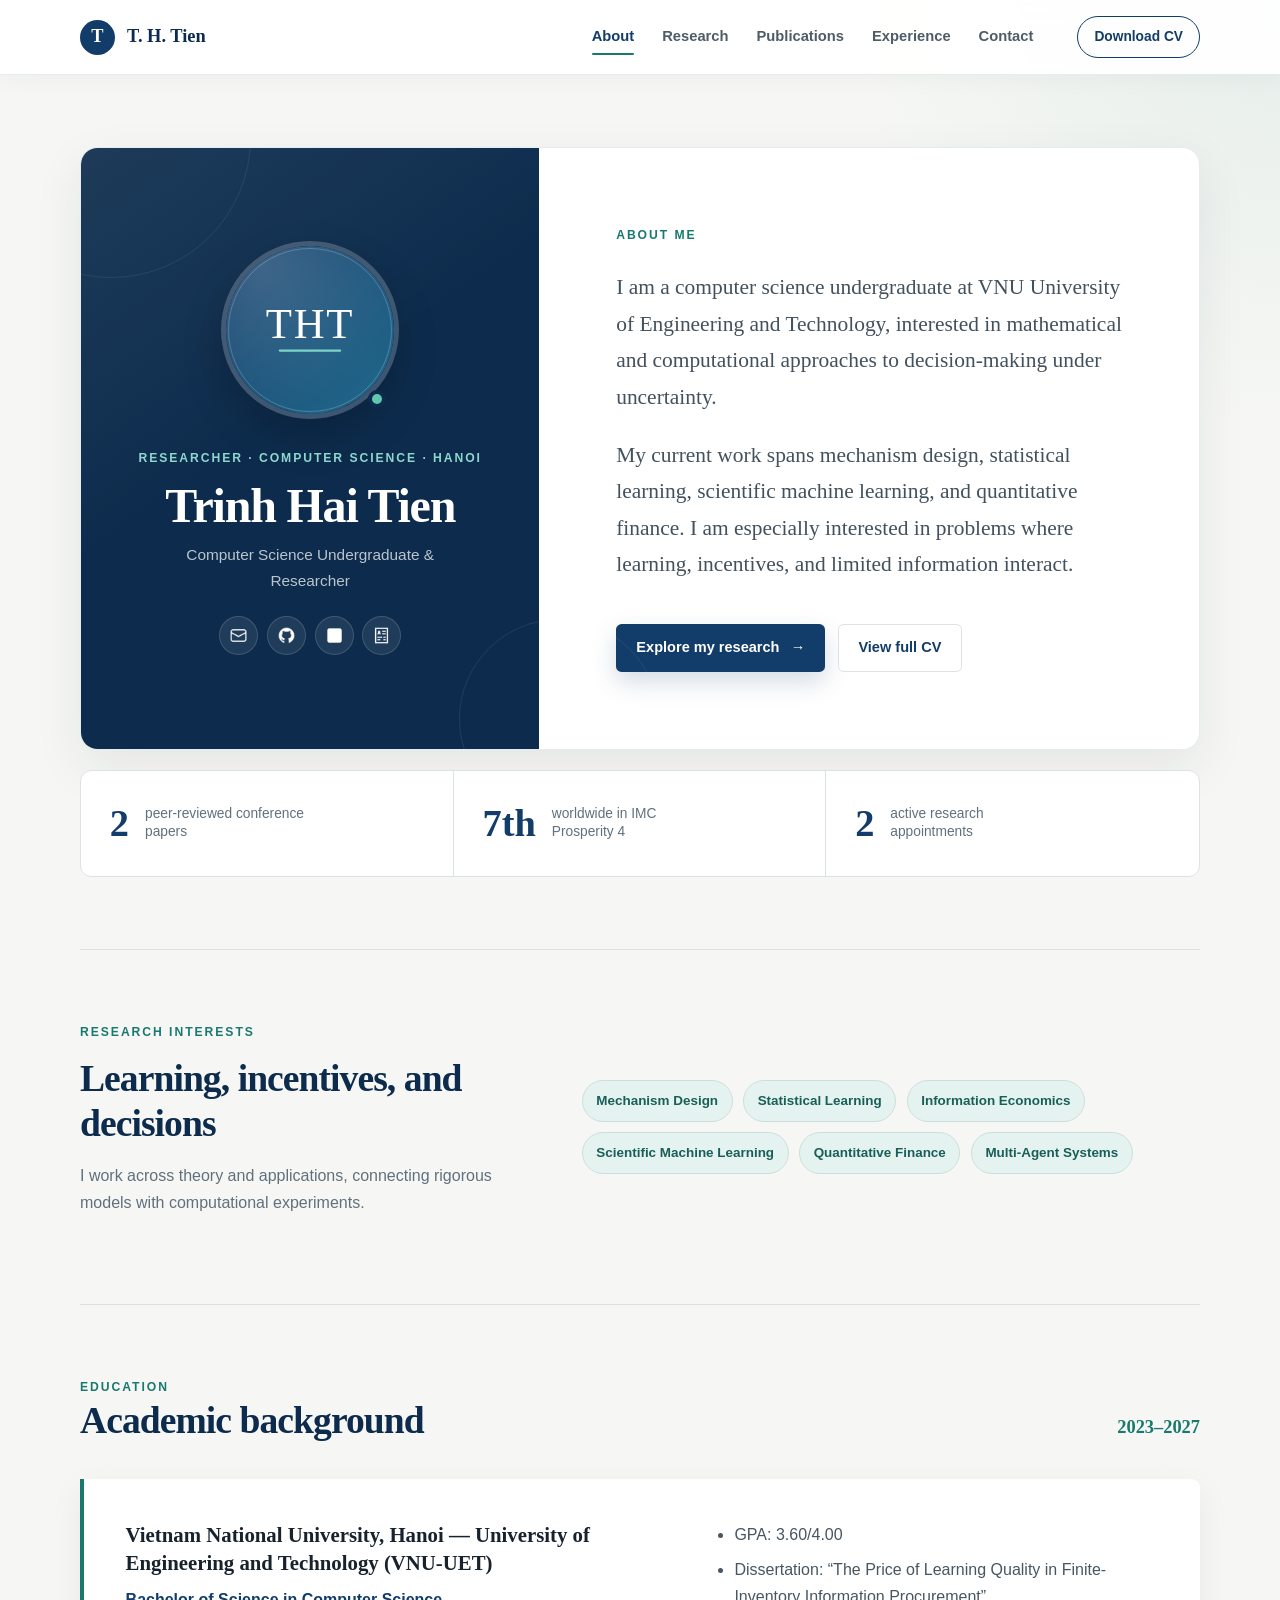
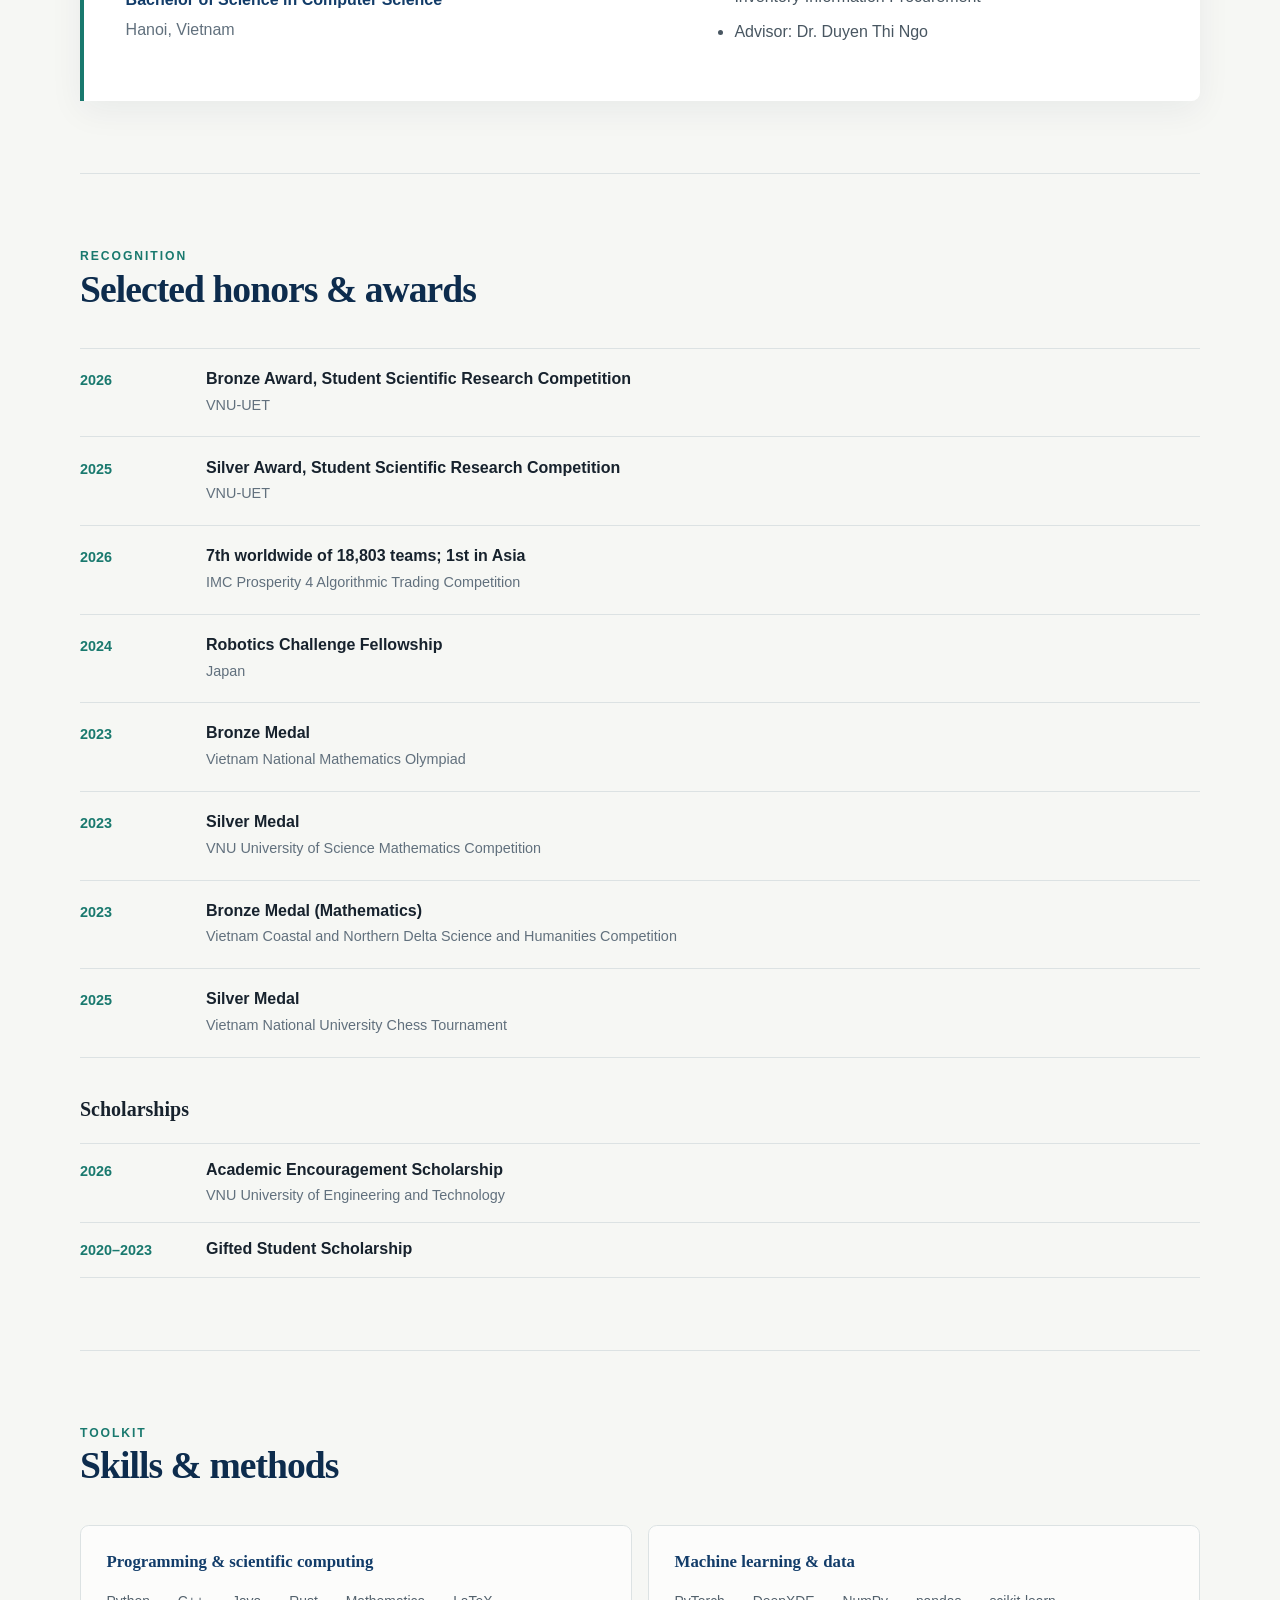
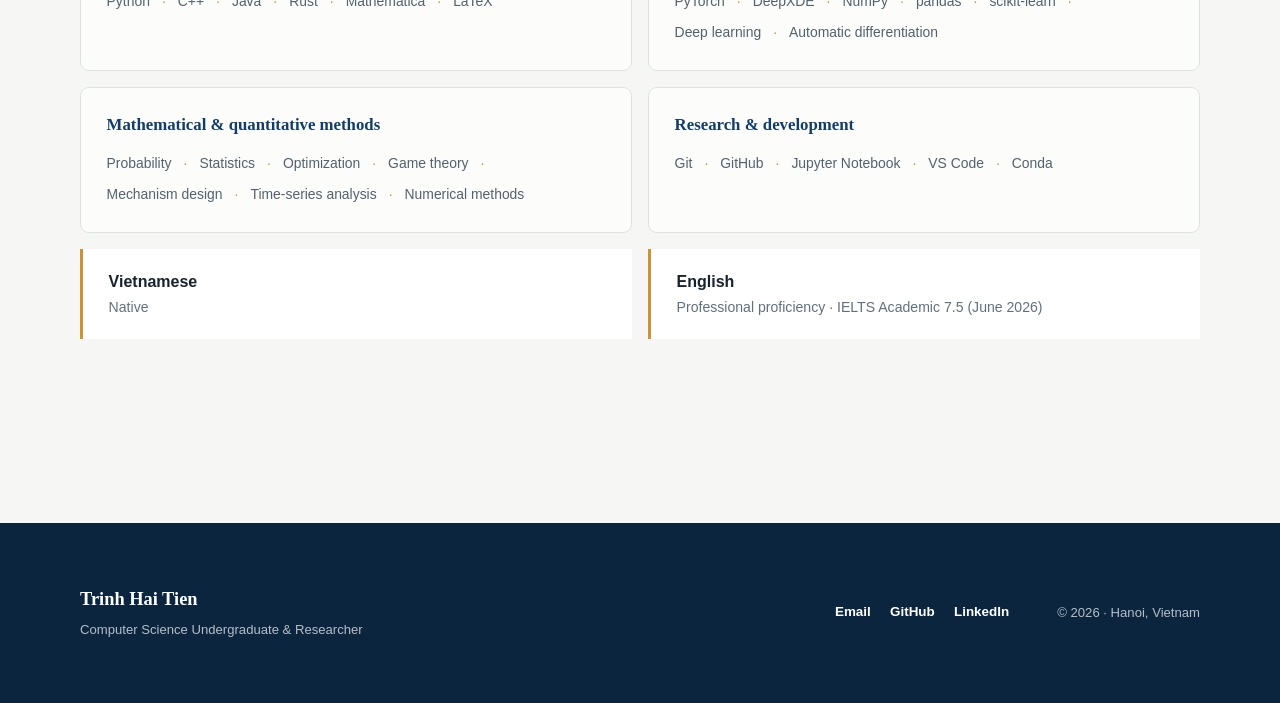
==== index.html @ 078706bc "Build academic CV website" ====
<!doctype html>
<html lang="en">
  <head>
    <meta charset="utf-8" />
    <meta name="viewport" content="width=device-width, initial-scale=1" />
    <meta name="theme-color" content="#123c69" />
    <meta
      name="description"
      content="Trinh Hai Tien is a computer science undergraduate and researcher working in mechanism design, statistical learning, scientific machine learning, and quantitative finance."
    />
    <meta property="og:title" content="Trinh Hai Tien · Academic CV" />
    <meta property="og:description" content="Research, publications, experience, and academic CV." />
    <meta property="og:type" content="website" />
    <meta property="og:url" content="https://sieuanhta.github.io/academic-cv/" />
    <link rel="canonical" href="https://sieuanhta.github.io/academic-cv/" />
    <link rel="icon" href="files/profile.svg" type="image/svg+xml" />
    <link rel="stylesheet" href="assets/css/style.css" />
    <title>Trinh Hai Tien · Academic CV</title>
  </head>
  <body data-page="home">
    <a class="skip-link" href="#page-content">Skip to content</a>
    <header class="site-header" id="site-header"></header>
    <main class="site-main site-container" id="page-content">
      <noscript>This website requires JavaScript to display the CV content.</noscript>
    </main>
    <footer class="site-footer" id="site-footer"></footer>
    <script src="data/global.js"></script>
    <script src="lang/en.js"></script>
    <script src="data/navbar.js"></script>
    <script src="assets/scripts/scripts.js"></script>
  </body>
</html>
---- assets/css/style.css ----
:root {
  --ink: #17222d;
  --muted: #61707d;
  --paper: #f6f7f4;
  --surface: #ffffff;
  --navy: #123c69;
  --navy-dark: #0d2c4d;
  --teal: #19796e;
  --teal-soft: #e5f3f0;
  --gold: #c9943e;
  --line: #dce2e3;
  --shadow: 0 18px 50px rgba(20, 42, 60, 0.08);
  --serif: Georgia, "Times New Roman", serif;
  --sans: Inter, ui-sans-serif, -apple-system, BlinkMacSystemFont, "Segoe UI",
    sans-serif;
}

*,
*::before,
*::after {
  box-sizing: border-box;
}

html {
  scroll-behavior: smooth;
}

body {
  margin: 0;
  color: var(--ink);
  background:
    radial-gradient(circle at 100% 0, rgba(25, 121, 110, 0.07), transparent 27rem),
    var(--paper);
  font-family: var(--sans);
  font-size: 16px;
  line-height: 1.7;
  -webkit-font-smoothing: antialiased;
}

img {
  display: block;
  max-width: 100%;
}

a {
  color: inherit;
}

button,
a {
  -webkit-tap-highlight-color: transparent;
}

:focus-visible {
  outline: 3px solid rgba(25, 121, 110, 0.35);
  outline-offset: 4px;
}

.sr-only {
  position: absolute;
  width: 1px;
  height: 1px;
  padding: 0;
  margin: -1px;
  overflow: hidden;
  clip: rect(0, 0, 0, 0);
  white-space: nowrap;
  border: 0;
}

.skip-link {
  position: fixed;
  top: 0.75rem;
  left: 0.75rem;
  z-index: 1000;
  padding: 0.7rem 1rem;
  border-radius: 0.35rem;
  color: #fff;
  background: var(--navy-dark);
  transform: translateY(-160%);
  transition: transform 160ms ease;
}

.skip-link:focus {
  transform: translateY(0);
}

.site-container {
  width: min(1120px, calc(100% - 3rem));
  margin-inline: auto;
}

.site-main {
  min-height: calc(100vh - 180px);
  padding-block: 4.5rem 7rem;
}

/* Navigation */

.site-header {
  position: sticky;
  top: 0;
  z-index: 100;
}

.site-nav {
  border-bottom: 1px solid rgba(18, 60, 105, 0.1);
  background: rgba(255, 255, 255, 0.92);
  box-shadow: 0 4px 22px rgba(20, 42, 60, 0.04);
  backdrop-filter: blur(14px);
}

.nav-inner {
  min-height: 74px;
  display: flex;
  align-items: center;
  justify-content: space-between;
  gap: 2rem;
}

.site-brand {
  display: inline-flex;
  align-items: center;
  gap: 0.75rem;
  color: var(--navy-dark);
  font-family: var(--serif);
  font-size: 1.15rem;
  font-weight: 700;
  text-decoration: none;
  white-space: nowrap;
}

.brand-mark {
  width: 35px;
  height: 35px;
  display: grid;
  place-items: center;
  border-radius: 50%;
  color: #fff;
  background: var(--navy);
  font-size: 1.15rem;
}

.nav-menu,
.nav-links {
  display: flex;
  align-items: center;
}

.nav-menu {
  gap: 2rem;
}

.nav-links {
  gap: 0.25rem;
  margin: 0;
  padding: 0;
  list-style: none;
}

.nav-links a {
  position: relative;
  display: block;
  padding: 0.55rem 0.75rem;
  color: #4e5c67;
  font-size: 0.92rem;
  font-weight: 600;
  text-decoration: none;
}

.nav-links a::after {
  content: "";
  position: absolute;
  right: 0.75rem;
  bottom: 0.2rem;
  left: 0.75rem;
  height: 2px;
  border-radius: 1px;
  background: var(--teal);
  transform: scaleX(0);
  transition: transform 180ms ease;
}

.nav-links a:hover,
.nav-links a[aria-current="page"] {
  color: var(--navy);
}

.nav-links a:hover::after,
.nav-links a[aria-current="page"]::after {
  transform: scaleX(1);
}

.nav-cv {
  padding: 0.55rem 1rem;
  border: 1px solid var(--navy);
  border-radius: 999px;
  color: var(--navy);
  font-size: 0.86rem;
  font-weight: 700;
  text-decoration: none;
  transition: color 180ms ease, background 180ms ease;
}

.nav-cv:hover {
  color: #fff;
  background: var(--navy);
}

.nav-toggle {
  display: none;
  width: 42px;
  height: 42px;
  padding: 9px;
  border: 0;
  background: transparent;
  cursor: pointer;
}

.nav-toggle span:not(.sr-only) {
  display: block;
  height: 2px;
  margin: 5px 0;
  border-radius: 1px;
  background: var(--navy-dark);
}

/* Shared type and controls */

h1,
h2,
h3,
p {
  margin-top: 0;
}

h1,
h2 {
  font-family: var(--serif);
  color: var(--navy-dark);
  letter-spacing: -0.025em;
}

h1 {
  font-size: clamp(2.7rem, 6vw, 5.2rem);
  line-height: 1.02;
}

h2 {
  font-size: clamp(1.65rem, 3vw, 2.35rem);
  line-height: 1.2;
}

h3 {
  color: var(--ink);
  line-height: 1.35;
}

.eyebrow,
.section-label {
  margin-bottom: 0.85rem;
  color: var(--teal);
  font-size: 0.76rem;
  font-weight: 800;
  letter-spacing: 0.16em;
  text-transform: uppercase;
}

.muted {
  color: var(--muted);
}

.button {
  display: inline-flex;
  align-items: center;
  justify-content: center;
  gap: 0.7rem;
  min-height: 48px;
  padding: 0.65rem 1.2rem;
  border: 1px solid transparent;
  border-radius: 0.35rem;
  font-size: 0.91rem;
  font-weight: 750;
  text-decoration: none;
  transition: transform 180ms ease, box-shadow 180ms ease, background 180ms ease;
}

.button:hover {
  transform: translateY(-2px);
}

.button-primary {
  color: #fff;
  background: var(--navy);
  box-shadow: 0 10px 24px rgba(18, 60, 105, 0.18);
}

.button-primary:hover {
  color: #fff;
  background: var(--navy-dark);
  box-shadow: 0 14px 30px rgba(18, 60, 105, 0.22);
}

.button-secondary {
  border-color: var(--line);
  color: var(--navy);
  background: var(--surface);
}

.button-secondary:hover {
  border-color: var(--navy);
}

/* Home */

.hero {
  display: grid;
  grid-template-columns: minmax(300px, 0.82fr) minmax(0, 1.18fr);
  min-height: 570px;
  overflow: hidden;
  border: 1px solid rgba(18, 60, 105, 0.1);
  border-radius: 1.1rem;
  background: var(--surface);
  box-shadow: var(--shadow);
}

.hero-profile {
  position: relative;
  display: flex;
  flex-direction: column;
  align-items: center;
  justify-content: center;
  padding: 3.5rem 2.5rem;
  color: #fff;
  background:
    linear-gradient(145deg, rgba(255, 255, 255, 0.07), transparent 45%),
    var(--navy-dark);
  text-align: center;
}

.hero-profile::before,
.hero-profile::after {
  content: "";
  position: absolute;
  border-radius: 50%;
  border: 1px solid rgba(255, 255, 255, 0.08);
}

.hero-profile::before {
  width: 280px;
  height: 280px;
  top: -150px;
  left: -110px;
}

.hero-profile::after {
  width: 200px;
  height: 200px;
  right: -120px;
  bottom: -70px;
}

.portrait-wrap {
  position: relative;
}

.portrait {
  width: 178px;
  height: 178px;
  border: 5px solid rgba(255, 255, 255, 0.2);
  border-radius: 50%;
  box-shadow: 0 18px 40px rgba(0, 0, 0, 0.2);
}

.availability-dot {
  position: absolute;
  right: 13px;
  bottom: 11px;
  width: 18px;
  height: 18px;
  border: 4px solid var(--navy-dark);
  border-radius: 50%;
  background: #61c7af;
}

.hero-identity {
  position: relative;
  z-index: 1;
}

.hero-identity .eyebrow {
  margin-top: 1.8rem;
  color: #8ed7cd;
}

.hero-identity h1 {
  margin-bottom: 0.65rem;
  color: #fff;
  font-size: clamp(2.1rem, 4vw, 3rem);
}

.hero-title {
  max-width: 310px;
  margin: 0 auto 1.4rem;
  color: rgba(255, 255, 255, 0.72);
  font-size: 0.96rem;
}

.social-links {
  display: flex;
  justify-content: center;
  gap: 0.55rem;
}

.icon-link {
  width: 39px;
  height: 39px;
  display: grid;
  place-items: center;
  border: 1px solid rgba(255, 255, 255, 0.14);
  border-radius: 50%;
  background: rgba(255, 255, 255, 0.08);
  transition: background 180ms ease, transform 180ms ease;
}

.icon-link:hover {
  background: rgba(255, 255, 255, 0.17);
  transform: translateY(-2px);
}

.icon-link img {
  width: 19px;
  height: 19px;
  object-fit: contain;
  filter: brightness(0) invert(1);
}

.hero-copy {
  display: flex;
  flex-direction: column;
  justify-content: center;
  padding: clamp(2.5rem, 6vw, 5rem);
}

.hero-copy .section-label {
  margin-bottom: 1.5rem;
}

.hero-copy > p:not(.section-label) {
  color: #43515d;
  font-family: var(--serif);
  font-size: clamp(1.12rem, 2vw, 1.34rem);
  line-height: 1.7;
}

.hero-actions {
  display: flex;
  flex-wrap: wrap;
  gap: 0.8rem;
  margin-top: 1.25rem;
}

.stats-grid {
  display: grid;
  grid-template-columns: repeat(3, 1fr);
  margin-block: 1.25rem 4.5rem;
  overflow: hidden;
  border: 1px solid var(--line);
  border-radius: 0.7rem;
  background: var(--surface);
}

.stat-item {
  display: flex;
  align-items: center;
  gap: 1rem;
  min-height: 105px;
  padding: 1.4rem 1.8rem;
  border-right: 1px solid var(--line);
}

.stat-item:last-child {
  border-right: 0;
}

.stat-value {
  color: var(--navy);
  font-family: var(--serif);
  font-size: 2.4rem;
  font-weight: 700;
  line-height: 1;
}

.stat-label {
  max-width: 160px;
  color: var(--muted);
  font-size: 0.86rem;
  line-height: 1.35;
}

.content-section {
  padding-block: 4.5rem;
  border-top: 1px solid var(--line);
}

.content-section.two-column {
  display: grid;
  grid-template-columns: 0.8fr 1.2fr;
  gap: clamp(2rem, 7vw, 6rem);
  align-items: center;
}

.two-column h2 {
  margin-bottom: 1rem;
}

.tag-cloud,
.method-list {
  display: flex;
  flex-wrap: wrap;
  gap: 0.65rem;
}

.tag-cloud span,
.method-list span {
  padding: 0.52rem 0.85rem;
  border: 1px solid #cbdedb;
  border-radius: 999px;
  color: #195f58;
  background: var(--teal-soft);
  font-size: 0.84rem;
  font-weight: 650;
}

.section-heading {
  display: flex;
  align-items: flex-end;
  justify-content: space-between;
  gap: 2rem;
  margin-bottom: 2.25rem;
}

.section-heading h2,
.section-heading p {
  margin-bottom: 0;
}

.section-date {
  color: var(--teal);
  font-family: var(--serif);
  font-size: 1.15rem;
  font-weight: 700;
}

.education-card {
  display: grid;
  grid-template-columns: 1.1fr 0.9fr;
  gap: 3rem;
  padding: clamp(1.7rem, 4vw, 2.6rem);
  border-left: 4px solid var(--teal);
  border-radius: 0 0.55rem 0.55rem 0;
  background: var(--surface);
  box-shadow: 0 10px 34px rgba(20, 42, 60, 0.06);
}

.education-card h3 {
  margin-bottom: 0.55rem;
  font-family: var(--serif);
  font-size: 1.3rem;
}

.education-degree {
  margin-bottom: 0.2rem;
  color: var(--navy);
  font-weight: 700;
}

.education-card ul,
.timeline-content ul {
  margin: 0;
  padding-left: 1.2rem;
}

.education-card li,
.timeline-content li {
  margin-bottom: 0.5rem;
  color: #485661;
}

.award-list {
  border-top: 1px solid var(--line);
}

.award-item {
  display: grid;
  grid-template-columns: 110px 1fr;
  gap: 1rem;
  padding: 1.2rem 0;
  border-bottom: 1px solid var(--line);
}

.award-year {
  color: var(--teal);
  font-size: 0.9rem;
  font-weight: 800;
}

.award-item h3 {
  margin-bottom: 0.2rem;
  font-size: 1rem;
}

.award-item p {
  margin-bottom: 0;
  color: var(--muted);
  font-size: 0.9rem;
}

.subsection-heading {
  margin: 2.4rem 0 0.8rem;
}

.subsection-heading h3 {
  font-family: var(--serif);
  font-size: 1.25rem;
}

.award-list.compact .award-item {
  padding-block: 0.9rem;
}

.skills-grid {
  display: grid;
  grid-template-columns: repeat(2, 1fr);
  gap: 1rem;
}

.skill-card {
  padding: 1.6rem;
  border: 1px solid var(--line);
  border-radius: 0.55rem;
  background: rgba(255, 255, 255, 0.65);
}

.skill-card h3 {
  margin-bottom: 1rem;
  color: var(--navy);
  font-family: var(--serif);
  font-size: 1.05rem;
}

.skill-card div {
  display: flex;
  flex-wrap: wrap;
  gap: 0.45rem 0.75rem;
}

.skill-card span {
  color: #53616c;
  font-size: 0.87rem;
}

.skill-card span:not(:last-child)::after {
  content: "·";
  margin-left: 0.75rem;
  color: var(--gold);
}

.language-row {
  display: grid;
  grid-template-columns: repeat(2, 1fr);
  gap: 1rem;
  margin-top: 1rem;
}

.language-row > div {
  display: flex;
  flex-direction: column;
  padding: 1.2rem 1.6rem;
  border-left: 3px solid var(--gold);
  background: #fff;
}

.language-row span {
  color: var(--muted);
  font-size: 0.88rem;
}

/* Inner pages */

.page-intro {
  max-width: 850px;
  margin-bottom: 5.5rem;
}

.page-intro h1 {
  margin-bottom: 1.5rem;
}

.page-lede {
  max-width: 780px;
  color: #4c5a65;
  font-family: var(--serif);
  font-size: clamp(1.15rem, 2.5vw, 1.45rem);
  line-height: 1.7;
}

/* Publications */

.publication-groups {
  display: flex;
  flex-direction: column;
  gap: 5rem;
}

.group-heading {
  display: flex;
  align-items: center;
  justify-content: space-between;
  gap: 1rem;
  padding-bottom: 1rem;
  border-bottom: 2px solid var(--navy);
}

.group-heading h2 {
  margin: 0;
  font-size: clamp(1.45rem, 3vw, 2rem);
}

.group-heading > span {
  color: var(--teal);
  font-size: 0.78rem;
  font-weight: 800;
  letter-spacing: 0.12em;
}

.publication-item {
  display: grid;
  grid-template-columns: 58px 1fr;
  gap: 1.4rem;
  padding: 2rem 0;
  border-bottom: 1px solid var(--line);
}

.publication-number {
  padding-top: 0.2rem;
  color: #94a0a8;
  font-family: var(--serif);
  font-size: 1.05rem;
}

.publication-meta {
  display: flex;
  gap: 0.6rem;
  margin-bottom: 0.65rem;
}

.publication-meta span {
  padding: 0.2rem 0.55rem;
  border-radius: 999px;
  color: #23655e;
  background: var(--teal-soft);
  font-size: 0.72rem;
  font-weight: 750;
  letter-spacing: 0.03em;
}

.publication-item h3 {
  max-width: 900px;
  margin-bottom: 0.7rem;
  font-family: var(--serif);
  font-size: clamp(1.12rem, 2vw, 1.32rem);
}

.publication-authors {
  margin-bottom: 0.3rem;
  color: #3e4c56;
  font-size: 0.92rem;
}

.publication-venue {
  margin-bottom: 0;
  color: var(--muted);
  font-size: 0.9rem;
  font-style: italic;
}

/* Research */

.research-grid {
  display: grid;
  grid-template-columns: repeat(2, 1fr);
  gap: 1.25rem;
}

.research-card {
  min-height: 430px;
  display: flex;
  flex-direction: column;
  justify-content: space-between;
  padding: clamp(1.8rem, 4vw, 2.7rem);
  border: 1px solid var(--line);
  border-radius: 0.7rem;
  background: var(--surface);
  transition: border-color 180ms ease, transform 180ms ease, box-shadow 180ms ease;
}

.research-card:hover {
  border-color: #aacbc6;
  box-shadow: var(--shadow);
  transform: translateY(-3px);
}

.research-number {
  margin-bottom: 3.5rem;
  color: var(--gold);
  font-family: var(--serif);
  font-size: 1rem;
  font-weight: 700;
}

.research-card h2 {
  margin-bottom: 1rem;
  font-size: clamp(1.45rem, 3vw, 2rem);
}

.research-card p {
  color: var(--muted);
  font-size: 0.94rem;
}

.research-card .research-summary {
  color: #30424e;
  font-family: var(--serif);
  font-size: 1.08rem;
  font-weight: 700;
}

.method-list {
  margin-top: 1.5rem;
}

.method-list span {
  padding: 0.35rem 0.65rem;
  font-size: 0.73rem;
}

.research-note {
  position: relative;
  margin-top: 5rem;
  overflow: hidden;
  padding: clamp(2.2rem, 5vw, 4.2rem);
  border-radius: 0.75rem;
  color: #fff;
  background: var(--navy-dark);
}

.research-note::after {
  content: "";
  position: absolute;
  width: 260px;
  height: 260px;
  right: -90px;
  bottom: -150px;
  border: 1px solid rgba(255, 255, 255, 0.13);
  border-radius: 50%;
}

.research-note .section-label {
  color: #8ed7cd;
}

.research-note h2 {
  margin-bottom: 0.75rem;
  color: #fff;
}

.research-note p:not(.section-label) {
  max-width: 650px;
  color: rgba(255, 255, 255, 0.72);
}

.research-note a {
  position: relative;
  z-index: 1;
  color: #fff;
  font-weight: 700;
  text-underline-offset: 0.3rem;
}

/* Experience */

.timeline {
  position: relative;
}

.timeline::before {
  content: "";
  position: absolute;
  top: 0.65rem;
  bottom: 1rem;
  left: 165px;
  width: 1px;
  background: #bdc8cc;
}

.timeline-item {
  position: relative;
  display: grid;
  grid-template-columns: 135px 1fr;
  gap: 4.5rem;
  padding-bottom: 4.5rem;
}

.timeline-item:last-child {
  padding-bottom: 0;
}

.timeline-marker {
  position: absolute;
  top: 0.45rem;
  left: 159px;
  width: 13px;
  height: 13px;
  border: 3px solid var(--paper);
  border-radius: 50%;
  background: var(--teal);
  box-shadow: 0 0 0 1px var(--teal);
}

.timeline-meta {
  display: flex;
  flex-direction: column;
  align-items: flex-end;
  padding-top: 0.1rem;
  color: var(--teal);
  font-size: 0.82rem;
  font-weight: 750;
  text-align: right;
}

.timeline-meta span + span {
  margin-top: 0.3rem;
  color: var(--muted);
  font-weight: 500;
}

.timeline-content {
  padding: 0 0 2rem 1rem;
}

.timeline-content h2 {
  margin-bottom: 0.25rem;
}

.timeline-company {
  margin-bottom: 1.4rem;
  color: var(--navy);
  font-weight: 750;
}

.timeline-content > p:not(.timeline-company) {
  max-width: 780px;
  color: var(--muted);
}

.timeline-content ul {
  max-width: 830px;
  margin-top: 1.3rem;
}

/* Contact */

.contact-layout {
  display: grid;
  grid-template-columns: 1fr 0.92fr;
  gap: 1.25rem;
}

.contact-card,
.contact-aside {
  border: 1px solid var(--line);
  border-radius: 0.75rem;
  background: var(--surface);
}

.contact-card {
  padding: 0.7rem 2.2rem;
}

.contact-item {
  display: grid;
  grid-template-columns: 42px 1fr;
  gap: 1rem;
  align-items: center;
  padding: 1.35rem 0;
  border-bottom: 1px solid var(--line);
}

.contact-item:last-child {
  border-bottom: 0;
}

.contact-item > img {
  width: 22px;
  height: 22px;
  object-fit: contain;
  opacity: 0.72;
}

.contact-item div {
  display: flex;
  flex-direction: column;
}

.contact-item span {
  color: var(--muted);
  font-size: 0.73rem;
  font-weight: 750;
  letter-spacing: 0.08em;
  text-transform: uppercase;
}

.contact-item a,
.contact-item p {
  margin: 0;
  color: var(--navy);
  font-size: 0.95rem;
  font-weight: 700;
  overflow-wrap: anywhere;
  text-decoration: none;
}

.contact-item a:hover {
  text-decoration: underline;
  text-underline-offset: 0.2rem;
}

.contact-aside {
  display: flex;
  flex-direction: column;
  align-items: flex-start;
  justify-content: center;
  padding: clamp(2rem, 5vw, 3.5rem);
  color: #fff;
  background: var(--navy-dark);
}

.contact-aside .section-label {
  color: #8ed7cd;
}

.contact-aside h2 {
  color: #fff;
}

.contact-aside p:not(.section-label) {
  color: rgba(255, 255, 255, 0.72);
}

.contact-aside .button {
  margin-top: 1rem;
  color: var(--navy-dark);
  background: #fff;
  box-shadow: none;
}

/* Footer */

.site-footer {
  color: rgba(255, 255, 255, 0.7);
  background: #0b253f;
}

.footer-inner {
  min-height: 180px;
  display: grid;
  grid-template-columns: 1fr auto auto;
  gap: 3rem;
  align-items: center;
}

.footer-inner p {
  margin-bottom: 0;
  font-size: 0.82rem;
}

.footer-inner .footer-name {
  margin-bottom: 0.2rem;
  color: #fff;
  font-family: var(--serif);
  font-size: 1.15rem;
  font-weight: 700;
}

.footer-links {
  display: flex;
  gap: 1.2rem;
}

.footer-links a {
  color: #fff;
  font-size: 0.84rem;
  font-weight: 650;
  text-decoration: none;
}

.footer-links a:hover {
  text-decoration: underline;
  text-underline-offset: 0.25rem;
}

.footer-meta {
  text-align: right;
}

.reveal {
  animation: reveal 520ms ease both;
}

@keyframes reveal {
  from {
    opacity: 0;
    transform: translateY(8px);
  }
  to {
    opacity: 1;
    transform: translateY(0);
  }
}

@media (prefers-reduced-motion: reduce) {
  html {
    scroll-behavior: auto;
  }

  *,
  *::before,
  *::after {
    animation-duration: 0.01ms !important;
    animation-iteration-count: 1 !important;
    transition-duration: 0.01ms !important;
  }
}

@media (max-width: 940px) {
  .site-main {
    padding-top: 3rem;
  }

  .nav-toggle {
    display: block;
  }

  .nav-menu {
    position: absolute;
    top: 74px;
    right: 0;
    left: 0;
    display: none;
    flex-direction: column;
    align-items: stretch;
    gap: 1rem;
    padding: 1rem max(1.5rem, calc((100% - 1120px) / 2));
    border-bottom: 1px solid var(--line);
    background: #fff;
    box-shadow: 0 14px 28px rgba(20, 42, 60, 0.08);
  }

  .nav-menu.is-open {
    display: flex;
  }

  .nav-links {
    flex-direction: column;
    align-items: stretch;
  }

  .nav-links a {
    padding: 0.65rem 0;
  }

  .nav-links a::after {
    right: auto;
    bottom: 0.25rem;
    left: 0;
    width: 35px;
  }

  .nav-cv {
    align-self: flex-start;
  }

  .hero {
    grid-template-columns: 1fr;
  }

  .hero-profile {
    min-height: 440px;
  }

  .stats-grid {
    grid-template-columns: 1fr;
  }

  .stat-item {
    border-right: 0;
    border-bottom: 1px solid var(--line);
  }

  .stat-item:last-child {
    border-bottom: 0;
  }

  .content-section.two-column,
  .education-card,
  .contact-layout {
    grid-template-columns: 1fr;
  }

  .research-grid {
    grid-template-columns: 1fr;
  }

  .research-card {
    min-height: auto;
  }

  .research-number {
    margin-bottom: 2rem;
  }

  .footer-inner {
    grid-template-columns: 1fr;
    gap: 1rem;
    padding-block: 2.5rem;
  }

  .footer-meta {
    text-align: left;
  }
}

@media (max-width: 680px) {
  .site-container {
    width: min(100% - 2rem, 1120px);
  }

  .site-main {
    padding-block: 2rem 5rem;
  }

  .site-brand span:last-child {
    font-size: 1rem;
  }

  .hero-profile {
    min-height: 400px;
    padding-inline: 1.5rem;
  }

  .portrait {
    width: 150px;
    height: 150px;
  }

  .hero-copy {
    padding: 2.1rem 1.4rem;
  }

  .hero-actions {
    flex-direction: column;
  }

  .button {
    width: 100%;
  }

  .content-section {
    padding-block: 3.5rem;
  }

  .section-heading {
    align-items: flex-start;
    flex-direction: column;
    gap: 0.7rem;
  }

  .education-card {
    gap: 1.5rem;
  }

  .award-item {
    grid-template-columns: 80px 1fr;
  }

  .skills-grid,
  .language-row {
    grid-template-columns: 1fr;
  }

  .page-intro {
    margin-bottom: 3.5rem;
  }

  .page-intro h1 {
    font-size: clamp(2.45rem, 13vw, 3.8rem);
  }

  .publication-item {
    grid-template-columns: 35px 1fr;
    gap: 0.8rem;
  }

  .timeline::before,
  .timeline-marker {
    left: 6px;
  }

  .timeline-item {
    grid-template-columns: 1fr;
    gap: 0.5rem;
    padding-left: 2.2rem;
  }

  .timeline-meta {
    align-items: flex-start;
    text-align: left;
  }

  .timeline-content {
    padding-left: 0;
  }

  .contact-card {
    padding-inline: 1.2rem;
  }

  .contact-item {
    grid-template-columns: 32px 1fr;
    gap: 0.7rem;
  }

  .footer-links {
    flex-wrap: wrap;
  }
}
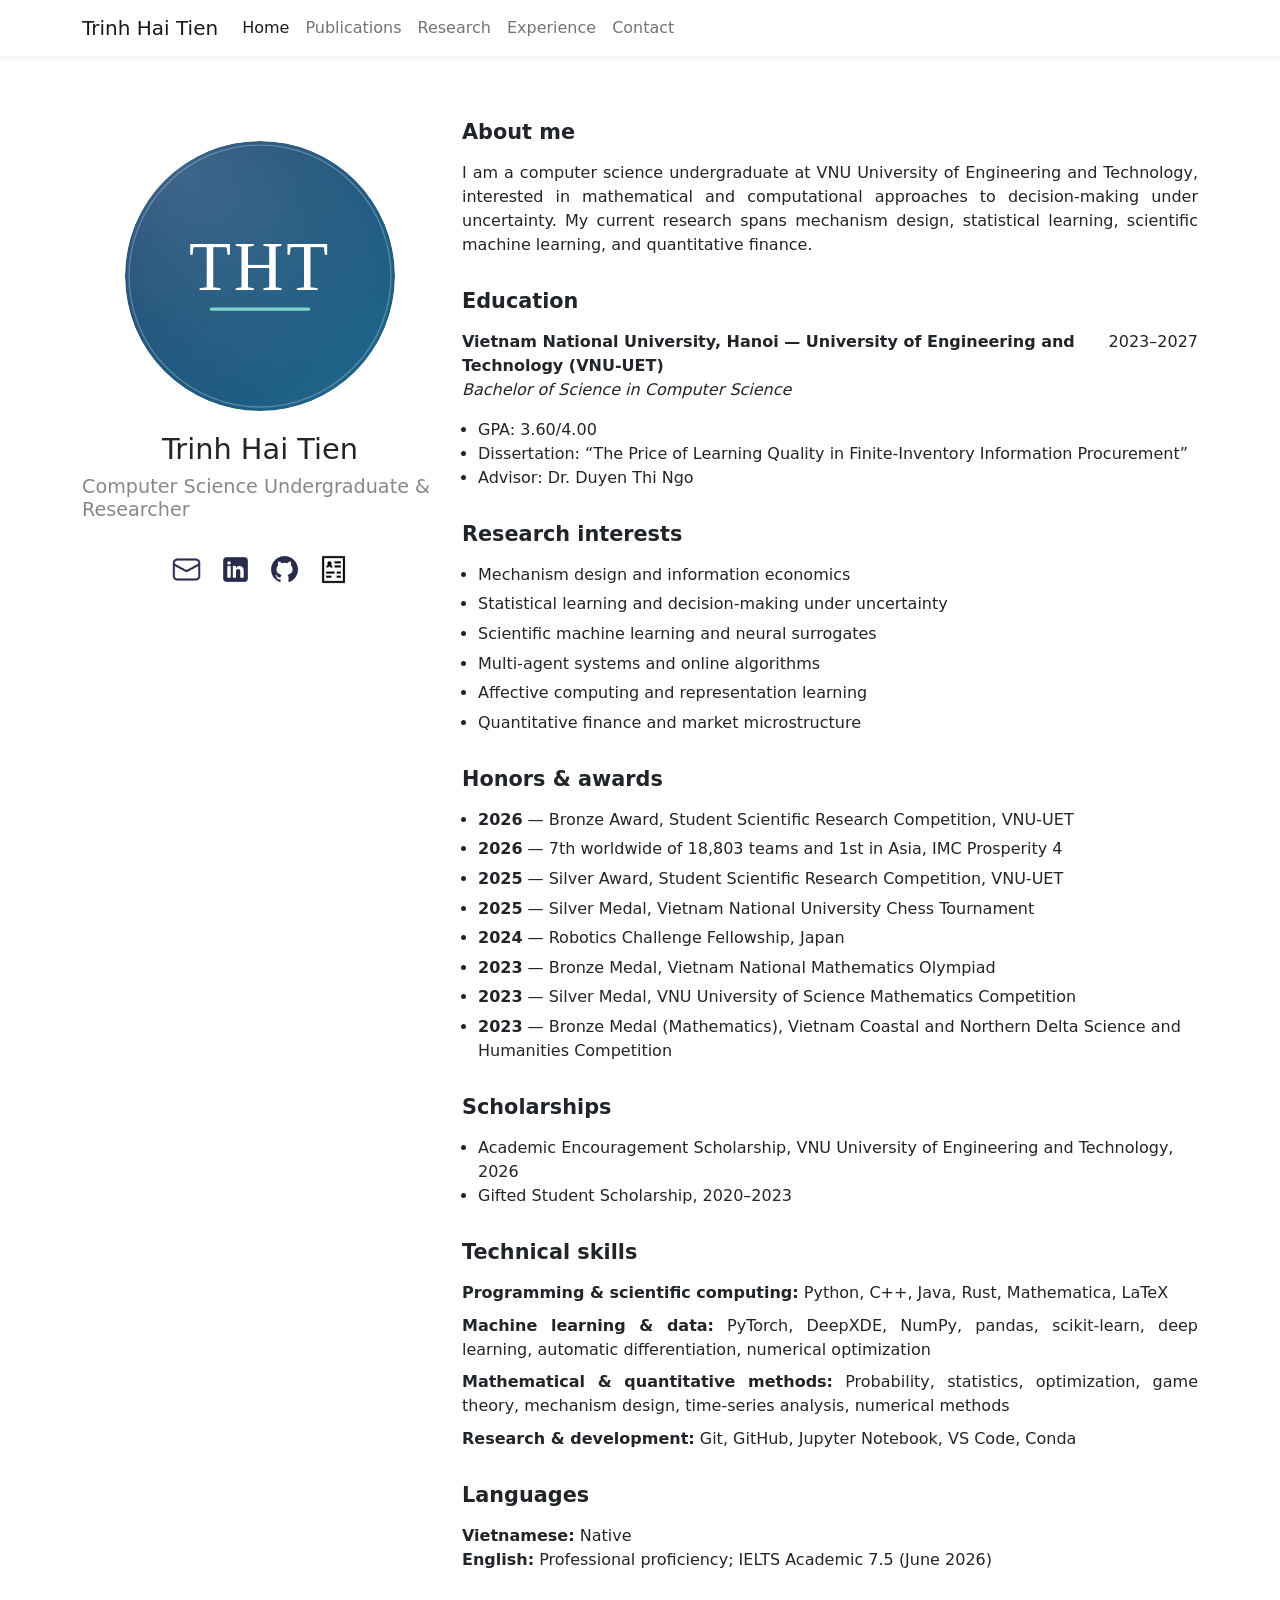
==== commit 419209d0: "Adopt supplied Academic-cv template UI" ====
--- a/index.html
+++ b/index.html
@@ -1,32 +1,50 @@
-<!doctype html>
+<!DOCTYPE html>
 <html lang="en">
   <head>
-    <meta charset="utf-8" />
-    <meta name="viewport" content="width=device-width, initial-scale=1" />
-    <meta name="theme-color" content="#123c69" />
-    <meta
-      name="description"
-      content="Trinh Hai Tien is a computer science undergraduate and researcher working in mechanism design, statistical learning, scientific machine learning, and quantitative finance."
-    />
+    <meta charset="UTF-8" />
+    <meta name="viewport" content="width=device-width, initial-scale=1.0" />
+    <meta name="theme-color" content="#ffffff" />
+    <meta name="description" content="Academic CV of Trinh Hai Tien, a computer science undergraduate and researcher in mechanism design, statistical learning, scientific machine learning, and quantitative finance." />
     <meta property="og:title" content="Trinh Hai Tien · Academic CV" />
     <meta property="og:description" content="Research, publications, experience, and academic CV." />
     <meta property="og:type" content="website" />
     <meta property="og:url" content="https://sieuanhta.github.io/academic-cv/" />
     <link rel="canonical" href="https://sieuanhta.github.io/academic-cv/" />
-    <link rel="icon" href="files/profile.svg" type="image/svg+xml" />
-    <link rel="stylesheet" href="assets/css/style.css" />
+    <link rel="icon" type="image/png" href="./assets/images/icons/favicon.png" />
+    <link href="./assets/css/bootstrap.css" rel="stylesheet" />
+    <link href="./assets/css/aos.css" rel="stylesheet" />
+    <link href="./assets/css/style.css" rel="stylesheet" />
+    <link href="./assets/css/custom.css" rel="stylesheet" />
+    <script src="./assets/scripts/default.js"></script>
+    <script src="./data/global.js"></script>
+    <script src="./lang/en.js"></script>
+    <script src="./data/navbar.js"></script>
+    <script>
+      $(function () {
+        $("#include_navbar").load("./utils/navbar.html", function () {
+          renderNavbar();
+          AOS.init();
+        });
+      });
+    </script>
     <title>Trinh Hai Tien · Academic CV</title>
   </head>
   <body data-page="home">
-    <a class="skip-link" href="#page-content">Skip to content</a>
-    <header class="site-header" id="site-header"></header>
-    <main class="site-main site-container" id="page-content">
-      <noscript>This website requires JavaScript to display the CV content.</noscript>
+    <div id="include_navbar"></div>
+    <main class="container" data-aos="fade-in" id="content_wrapper">
+      <div class="row main_header">
+        <div class="col-lg-4 main_header_info">
+          <img alt="" id="home_image" />
+          <h1 id="home_name"></h1>
+          <h2 id="home_job_title"></h2>
+          <div id="home_links"></div>
+        </div>
+        <div class="col-lg-8 main_header_content">
+          <h2 id="home_title" class="title"></h2>
+          <div id="home_content"></div>
+        </div>
+      </div>
     </main>
-    <footer class="site-footer" id="site-footer"></footer>
-    <script src="data/global.js"></script>
-    <script src="lang/en.js"></script>
-    <script src="data/navbar.js"></script>
-    <script src="assets/scripts/scripts.js"></script>
+    <script src="./assets/scripts/scripts.js"></script>
   </body>
 </html>
--- a/assets/css/style.css
+++ b/assets/css/style.css
@@ -1,1347 +1,630 @@
-:root {
-  --ink: #17222d;
-  --muted: #61707d;
-  --paper: #f6f7f4;
-  --surface: #ffffff;
-  --navy: #123c69;
-  --navy-dark: #0d2c4d;
-  --teal: #19796e;
-  --teal-soft: #e5f3f0;
-  --gold: #c9943e;
-  --line: #dce2e3;
-  --shadow: 0 18px 50px rgba(20, 42, 60, 0.08);
-  --serif: Georgia, "Times New Roman", serif;
-  --sans: Inter, ui-sans-serif, -apple-system, BlinkMacSystemFont, "Segoe UI",
-    sans-serif;
-}
-
-*,
-*::before,
-*::after {
-  box-sizing: border-box;
-}
-
-html {
-  scroll-behavior: smooth;
-}
-
-body {
-  margin: 0;
-  color: var(--ink);
-  background:
-    radial-gradient(circle at 100% 0, rgba(25, 121, 110, 0.07), transparent 27rem),
-    var(--paper);
-  font-family: var(--sans);
-  font-size: 16px;
-  line-height: 1.7;
-  -webkit-font-smoothing: antialiased;
-}
-
-img {
+@font-face {
+  font-family: "vazir";
+  src: url("../fonts/vazir-400.eot");
+  src: url("../fonts/vazir-400.eot?#iefix") format("embedded-opentype"),
+    url("../fonts/vazir-400.woff2") format("woff2"),
+    url("../fonts/vazir-400.woff") format("woff"),
+    url("../fonts/vazir-400.ttf") format("truetype");
+  font-weight: 400;
+}
+
+@font-face {
+  font-family: "vazir";
+  src: url("../fonts/vazir-700.eot");
+  src: url("../fonts/vazir-700.eot?#iefix") format("embedded-opentype"),
+    url("../fonts/vazir-700.woff2") format("woff2"),
+    url("../fonts/vazir-700.woff") format("woff"),
+    url("../fonts/vazir-700.ttf") format("truetype");
+  font-weight: 700;
+}
+
+/* Navbar styles */
+#language {
+  cursor: pointer;
+  display: flex;
+  flex-direction: row-reverse;
+  align-items: center;
+  justify-content: center;
+  font-family: "vazir";
+  font-size: 13px;
+}
+
+#languageIcon {
+  width: 15px;
+  margin: 0 5px;
+}
+
+.rtl_wrapper #language {
+  cursor: pointer;
+  display: flex;
+  flex-direction: row-reverse;
+  align-items: center;
+  justify-content: center;
+  font-family: "vazir";
+  font-size: 13px;
+}
+
+.bg-light {
+  background-color: #fff !important;
+  box-shadow: 0 3px 5px rgba(0, 0, 0, 0.05);
+}
+
+.collapse {
+  display: flex;
+  align-items: center;
+  justify-content: space-between;
+}
+
+.title {
+  font-size: 1.3rem !important;
+  font-weight: bold;
+  position: relative;
+  margin-bottom: 1rem !important;
+  margin-top: 2rem;
+}
+
+/* --------- LTR styles --------- */
+
+/* Home page styles */
+.main_header {
+  display: flex;
+  align-items: center;
+  min-height: 90vh;
+}
+
+.main_header_info {
+  display: flex;
+  flex-direction: column;
+  align-items: center;
+}
+
+.main_header_info img {
+  width: 280px;
+  height: 280px;
+  object-fit: cover;
+  border-radius: 100%;
+  /* box-shadow: 3px 3px 5px rgba(0, 0, 0, 0.2); */
+  border: 5px solid #fff;
+}
+
+.main_header_info img[src=""] {
+  display: none;
+}
+
+.main_header_info h1 {
+  font-size: 1.8rem;
+  margin-top: 1rem;
+}
+
+.main_header_info h2 {
+  color: #888;
+  font-size: 1.2rem;
+  font-weight: 400;
+  margin-bottom: 1.5rem;
+}
+
+.main_header_content h6:last-of-type {
+  margin-top: 4rem;
+}
+
+.main_header_content p {
+  text-align: justify;
+  margin: 0 !important;
+}
+
+#home_list {
+  padding: 0;
+  padding-left: 1rem;
+}
+
+.main_header ul {
+  padding: 0;
+  padding-left: 1rem;
+  margin-top: 1rem;
+}
+
+#home_list li {
+  margin-bottom: 0.4rem;
+}
+
+#home_links {
+  display: flex;
+  align-items: center;
+  list-style: none;
+  margin-top: 0.5rem;
+}
+
+#home_links a {
+  margin: 0 0.5rem;
+  width: 33px;
   display: block;
-  max-width: 100%;
-}
-
-a {
-  color: inherit;
-}
-
-button,
-a {
-  -webkit-tap-highlight-color: transparent;
-}
-
-:focus-visible {
-  outline: 3px solid rgba(25, 121, 110, 0.35);
-  outline-offset: 4px;
-}
-
-.sr-only {
+  display: flex;
+  align-items: center;
+  justify-content: center;
+  padding-bottom: 0.4rem;
+  transform: scale(1);
+  transition: all 0.3s;
+}
+
+#home_links a:hover {
+  transform: scale(1.1);
+}
+
+#home_links img {
+  width: auto;
+  height: 33px;
+  box-shadow: none;
+  object-fit: contain;
+  border-radius: 0;
+  border: none;
+}
+
+/* Publications page styles */
+#publications_content {
+  margin-top: 1rem;
+}
+
+.publication_container {
+  margin-top: 3rem;
+}
+
+.publication_container .publications_header {
+  margin-bottom: 1rem;
+}
+
+.publication_container .publications_header span {
+  font-style: italic;
+  font-size: 1rem;
+}
+
+.publication_container .publications_header h2 {
+  display: inline;
+  font-size: 1.15rem;
+  text-align: justify;
+}
+
+.publication_container .publications_item {
+  margin-bottom: 3rem;
+  margin-left: 2rem;
+  position: relative;
+}
+
+.publication_container .publications_item::before {
+  content: "";
   position: absolute;
-  width: 1px;
-  height: 1px;
-  padding: 0;
-  margin: -1px;
-  overflow: hidden;
-  clip: rect(0, 0, 0, 0);
-  white-space: nowrap;
-  border: 0;
-}
-
-.skip-link {
-  position: fixed;
-  top: 0.75rem;
-  left: 0.75rem;
-  z-index: 1000;
-  padding: 0.7rem 1rem;
-  border-radius: 0.35rem;
-  color: #fff;
-  background: var(--navy-dark);
-  transform: translateY(-160%);
-  transition: transform 160ms ease;
-}
-
-.skip-link:focus {
-  transform: translateY(0);
-}
-
-.site-container {
-  width: min(1120px, calc(100% - 3rem));
-  margin-inline: auto;
-}
-
-.site-main {
-  min-height: calc(100vh - 180px);
-  padding-block: 4.5rem 7rem;
-}
-
-/* Navigation */
-
-.site-header {
-  position: sticky;
-  top: 0;
-  z-index: 100;
-}
-
-.site-nav {
-  border-bottom: 1px solid rgba(18, 60, 105, 0.1);
-  background: rgba(255, 255, 255, 0.92);
-  box-shadow: 0 4px 22px rgba(20, 42, 60, 0.04);
-  backdrop-filter: blur(14px);
-}
-
-.nav-inner {
-  min-height: 74px;
-  display: flex;
-  align-items: center;
-  justify-content: space-between;
-  gap: 2rem;
-}
-
-.site-brand {
-  display: inline-flex;
-  align-items: center;
-  gap: 0.75rem;
-  color: var(--navy-dark);
-  font-family: var(--serif);
-  font-size: 1.15rem;
-  font-weight: 700;
-  text-decoration: none;
-  white-space: nowrap;
-}
-
-.brand-mark {
-  width: 35px;
-  height: 35px;
-  display: grid;
-  place-items: center;
+  top: 9px;
+  left: -2rem;
+  width: 8px;
+  height: 8px;
   border-radius: 50%;
-  color: #fff;
-  background: var(--navy);
-  font-size: 1.15rem;
-}
-
-.nav-menu,
-.nav-links {
-  display: flex;
-  align-items: center;
-}
-
-.nav-menu {
-  gap: 2rem;
-}
-
-.nav-links {
-  gap: 0.25rem;
+  background-color: #000;
+}
+
+.publication_container p {
+  text-align: justify;
+}
+
+.publication_container .publications_footer {
+  margin-bottom: 0.5rem;
+  list-style: none;
+  display: flex;
+  align-items: center;
+  justify-content: flex-start;
   margin: 0;
   padding: 0;
-  list-style: none;
-}
-
-.nav-links a {
+  padding-top: 0.5rem;
+  border-top: 1px solid #e6e6e6;
+}
+
+.publication_container .publications_footer span {
+  margin: 0;
+  margin-right: 1rem;
+}
+
+.publication_container .publications_footer li {
+  margin-right: 2rem;
   position: relative;
-  display: block;
-  padding: 0.55rem 0.75rem;
-  color: #4e5c67;
-  font-size: 0.92rem;
-  font-weight: 600;
-  text-decoration: none;
-}
-
-.nav-links a::after {
+}
+
+.publication_container .publications_footer li::before {
   content: "";
   position: absolute;
-  right: 0.75rem;
-  bottom: 0.2rem;
-  left: 0.75rem;
-  height: 2px;
-  border-radius: 1px;
-  background: var(--teal);
-  transform: scaleX(0);
-  transition: transform 180ms ease;
-}
-
-.nav-links a:hover,
-.nav-links a[aria-current="page"] {
-  color: var(--navy);
-}
-
-.nav-links a:hover::after,
-.nav-links a[aria-current="page"]::after {
-  transform: scaleX(1);
-}
-
-.nav-cv {
-  padding: 0.55rem 1rem;
-  border: 1px solid var(--navy);
-  border-radius: 999px;
-  color: var(--navy);
-  font-size: 0.86rem;
-  font-weight: 700;
+  right: -1rem;
+  top: 12%;
+  height: 76%;
+  width: 1px;
+  background-color: #e6e6e6;
+}
+
+.publication_container .publications_footer li:last-of-type:before {
+  display: none;
+}
+
+.publication_container .publications_footer a {
+  color: blue;
   text-decoration: none;
-  transition: color 180ms ease, background 180ms ease;
-}
-
-.nav-cv:hover {
-  color: #fff;
-  background: var(--navy);
-}
-
-.nav-toggle {
-  display: none;
-  width: 42px;
-  height: 42px;
-  padding: 9px;
-  border: 0;
-  background: transparent;
-  cursor: pointer;
-}
-
-.nav-toggle span:not(.sr-only) {
-  display: block;
-  height: 2px;
-  margin: 5px 0;
-  border-radius: 1px;
-  background: var(--navy-dark);
-}
-
-/* Shared type and controls */
-
-h1,
-h2,
-h3,
-p {
-  margin-top: 0;
-}
-
-h1,
-h2 {
-  font-family: var(--serif);
-  color: var(--navy-dark);
-  letter-spacing: -0.025em;
-}
-
-h1 {
-  font-size: clamp(2.7rem, 6vw, 5.2rem);
-  line-height: 1.02;
-}
-
-h2 {
-  font-size: clamp(1.65rem, 3vw, 2.35rem);
-  line-height: 1.2;
-}
-
-h3 {
-  color: var(--ink);
-  line-height: 1.35;
-}
-
-.eyebrow,
-.section-label {
-  margin-bottom: 0.85rem;
-  color: var(--teal);
-  font-size: 0.76rem;
-  font-weight: 800;
-  letter-spacing: 0.16em;
-  text-transform: uppercase;
-}
-
-.muted {
-  color: var(--muted);
-}
-
-.button {
-  display: inline-flex;
+}
+
+.publication_container .publications_footer span:last-of-type {
+  margin-left: 0.5rem;
+  font-weight: 500;
+}
+
+.publication_container .publications_span {
+  min-width: 60px;
+}
+
+/* Research page styles */
+#research_data p {
+  margin: 1rem 0;
+  text-align: justify;
+}
+
+#research_data h2 {
+  margin-top: 2rem;
+  font-size: 1.2rem;
+  font-weight: bold;
+}
+
+#research_data img {
+  max-width: 90%;
+  display: flex;
   align-items: center;
   justify-content: center;
-  gap: 0.7rem;
-  min-height: 48px;
-  padding: 0.65rem 1.2rem;
-  border: 1px solid transparent;
-  border-radius: 0.35rem;
-  font-size: 0.91rem;
-  font-weight: 750;
-  text-decoration: none;
-  transition: transform 180ms ease, box-shadow 180ms ease, background 180ms ease;
-}
-
-.button:hover {
-  transform: translateY(-2px);
-}
-
-.button-primary {
-  color: #fff;
-  background: var(--navy);
-  box-shadow: 0 10px 24px rgba(18, 60, 105, 0.18);
-}
-
-.button-primary:hover {
-  color: #fff;
-  background: var(--navy-dark);
-  box-shadow: 0 14px 30px rgba(18, 60, 105, 0.22);
-}
-
-.button-secondary {
-  border-color: var(--line);
-  color: var(--navy);
-  background: var(--surface);
-}
-
-.button-secondary:hover {
-  border-color: var(--navy);
-}
-
-/* Home */
-
-.hero {
-  display: grid;
-  grid-template-columns: minmax(300px, 0.82fr) minmax(0, 1.18fr);
-  min-height: 570px;
-  overflow: hidden;
-  border: 1px solid rgba(18, 60, 105, 0.1);
-  border-radius: 1.1rem;
-  background: var(--surface);
-  box-shadow: var(--shadow);
-}
-
-.hero-profile {
+  margin: 2rem auto;
+}
+
+/* Jobs page styles */
+#jobs_data {
+  display: flex;
+  flex-direction: column;
+  align-items: flex-start;
+  justify-content: flex-start;
+  margin-top: 3rem;
+}
+
+#jobs_data .job_item {
+  margin: 0;
   position: relative;
-  display: flex;
-  flex-direction: column;
-  align-items: center;
-  justify-content: center;
-  padding: 3.5rem 2.5rem;
-  color: #fff;
-  background:
-    linear-gradient(145deg, rgba(255, 255, 255, 0.07), transparent 45%),
-    var(--navy-dark);
-  text-align: center;
-}
-
-.hero-profile::before,
-.hero-profile::after {
+  padding-left: 2rem;
+  margin-bottom: 2rem;
+}
+
+#jobs_data .job_item::after {
   content: "";
   position: absolute;
+  left: 0px;
+  top: 10px;
+  width: 8px;
+  height: 8px;
+  background-color: #000;
   border-radius: 50%;
-  border: 1px solid rgba(255, 255, 255, 0.08);
-}
-
-.hero-profile::before {
-  width: 280px;
-  height: 280px;
-  top: -150px;
-  left: -110px;
-}
-
-.hero-profile::after {
-  width: 200px;
-  height: 200px;
-  right: -120px;
-  bottom: -70px;
-}
-
-.portrait-wrap {
-  position: relative;
-}
-
-.portrait {
-  width: 178px;
-  height: 178px;
-  border: 5px solid rgba(255, 255, 255, 0.2);
-  border-radius: 50%;
-  box-shadow: 0 18px 40px rgba(0, 0, 0, 0.2);
-}
-
-.availability-dot {
-  position: absolute;
-  right: 13px;
-  bottom: 11px;
-  width: 18px;
-  height: 18px;
-  border: 4px solid var(--navy-dark);
-  border-radius: 50%;
-  background: #61c7af;
-}
-
-.hero-identity {
-  position: relative;
-  z-index: 1;
-}
-
-.hero-identity .eyebrow {
-  margin-top: 1.8rem;
-  color: #8ed7cd;
-}
-
-.hero-identity h1 {
-  margin-bottom: 0.65rem;
-  color: #fff;
-  font-size: clamp(2.1rem, 4vw, 3rem);
-}
-
-.hero-title {
-  max-width: 310px;
-  margin: 0 auto 1.4rem;
-  color: rgba(255, 255, 255, 0.72);
-  font-size: 0.96rem;
-}
-
-.social-links {
-  display: flex;
-  justify-content: center;
-  gap: 0.55rem;
-}
-
-.icon-link {
-  width: 39px;
-  height: 39px;
-  display: grid;
-  place-items: center;
-  border: 1px solid rgba(255, 255, 255, 0.14);
-  border-radius: 50%;
-  background: rgba(255, 255, 255, 0.08);
-  transition: background 180ms ease, transform 180ms ease;
-}
-
-.icon-link:hover {
-  background: rgba(255, 255, 255, 0.17);
-  transform: translateY(-2px);
-}
-
-.icon-link img {
-  width: 19px;
-  height: 19px;
-  object-fit: contain;
-  filter: brightness(0) invert(1);
-}
-
-.hero-copy {
-  display: flex;
-  flex-direction: column;
-  justify-content: center;
-  padding: clamp(2.5rem, 6vw, 5rem);
-}
-
-.hero-copy .section-label {
-  margin-bottom: 1.5rem;
-}
-
-.hero-copy > p:not(.section-label) {
-  color: #43515d;
-  font-family: var(--serif);
-  font-size: clamp(1.12rem, 2vw, 1.34rem);
-  line-height: 1.7;
-}
-
-.hero-actions {
-  display: flex;
-  flex-wrap: wrap;
-  gap: 0.8rem;
-  margin-top: 1.25rem;
-}
-
-.stats-grid {
-  display: grid;
-  grid-template-columns: repeat(3, 1fr);
-  margin-block: 1.25rem 4.5rem;
-  overflow: hidden;
-  border: 1px solid var(--line);
-  border-radius: 0.7rem;
-  background: var(--surface);
-}
-
-.stat-item {
-  display: flex;
-  align-items: center;
-  gap: 1rem;
-  min-height: 105px;
-  padding: 1.4rem 1.8rem;
-  border-right: 1px solid var(--line);
-}
-
-.stat-item:last-child {
-  border-right: 0;
-}
-
-.stat-value {
-  color: var(--navy);
-  font-family: var(--serif);
-  font-size: 2.4rem;
-  font-weight: 700;
-  line-height: 1;
-}
-
-.stat-label {
-  max-width: 160px;
-  color: var(--muted);
-  font-size: 0.86rem;
-  line-height: 1.35;
-}
-
-.content-section {
-  padding-block: 4.5rem;
-  border-top: 1px solid var(--line);
-}
-
-.content-section.two-column {
-  display: grid;
-  grid-template-columns: 0.8fr 1.2fr;
-  gap: clamp(2rem, 7vw, 6rem);
-  align-items: center;
-}
-
-.two-column h2 {
-  margin-bottom: 1rem;
-}
-
-.tag-cloud,
-.method-list {
-  display: flex;
-  flex-wrap: wrap;
-  gap: 0.65rem;
-}
-
-.tag-cloud span,
-.method-list span {
-  padding: 0.52rem 0.85rem;
-  border: 1px solid #cbdedb;
-  border-radius: 999px;
-  color: #195f58;
-  background: var(--teal-soft);
-  font-size: 0.84rem;
-  font-weight: 650;
-}
-
-.section-heading {
-  display: flex;
-  align-items: flex-end;
-  justify-content: space-between;
-  gap: 2rem;
-  margin-bottom: 2.25rem;
-}
-
-.section-heading h2,
-.section-heading p {
-  margin-bottom: 0;
-}
-
-.section-date {
-  color: var(--teal);
-  font-family: var(--serif);
-  font-size: 1.15rem;
-  font-weight: 700;
-}
-
-.education-card {
-  display: grid;
-  grid-template-columns: 1.1fr 0.9fr;
-  gap: 3rem;
-  padding: clamp(1.7rem, 4vw, 2.6rem);
-  border-left: 4px solid var(--teal);
-  border-radius: 0 0.55rem 0.55rem 0;
-  background: var(--surface);
-  box-shadow: 0 10px 34px rgba(20, 42, 60, 0.06);
-}
-
-.education-card h3 {
-  margin-bottom: 0.55rem;
-  font-family: var(--serif);
-  font-size: 1.3rem;
-}
-
-.education-degree {
-  margin-bottom: 0.2rem;
-  color: var(--navy);
-  font-weight: 700;
-}
-
-.education-card ul,
-.timeline-content ul {
-  margin: 0;
-  padding-left: 1.2rem;
-}
-
-.education-card li,
-.timeline-content li {
-  margin-bottom: 0.5rem;
-  color: #485661;
-}
-
-.award-list {
-  border-top: 1px solid var(--line);
-}
-
-.award-item {
-  display: grid;
-  grid-template-columns: 110px 1fr;
-  gap: 1rem;
-  padding: 1.2rem 0;
-  border-bottom: 1px solid var(--line);
-}
-
-.award-year {
-  color: var(--teal);
-  font-size: 0.9rem;
-  font-weight: 800;
-}
-
-.award-item h3 {
-  margin-bottom: 0.2rem;
-  font-size: 1rem;
-}
-
-.award-item p {
-  margin-bottom: 0;
-  color: var(--muted);
-  font-size: 0.9rem;
-}
-
-.subsection-heading {
-  margin: 2.4rem 0 0.8rem;
-}
-
-.subsection-heading h3 {
-  font-family: var(--serif);
-  font-size: 1.25rem;
-}
-
-.award-list.compact .award-item {
-  padding-block: 0.9rem;
-}
-
-.skills-grid {
-  display: grid;
-  grid-template-columns: repeat(2, 1fr);
-  gap: 1rem;
-}
-
-.skill-card {
-  padding: 1.6rem;
-  border: 1px solid var(--line);
-  border-radius: 0.55rem;
-  background: rgba(255, 255, 255, 0.65);
-}
-
-.skill-card h3 {
-  margin-bottom: 1rem;
-  color: var(--navy);
-  font-family: var(--serif);
-  font-size: 1.05rem;
-}
-
-.skill-card div {
-  display: flex;
-  flex-wrap: wrap;
-  gap: 0.45rem 0.75rem;
-}
-
-.skill-card span {
-  color: #53616c;
-  font-size: 0.87rem;
-}
-
-.skill-card span:not(:last-child)::after {
-  content: "·";
-  margin-left: 0.75rem;
-  color: var(--gold);
-}
-
-.language-row {
-  display: grid;
-  grid-template-columns: repeat(2, 1fr);
-  gap: 1rem;
-  margin-top: 1rem;
-}
-
-.language-row > div {
-  display: flex;
-  flex-direction: column;
-  padding: 1.2rem 1.6rem;
-  border-left: 3px solid var(--gold);
-  background: #fff;
-}
-
-.language-row span {
-  color: var(--muted);
-  font-size: 0.88rem;
-}
-
-/* Inner pages */
-
-.page-intro {
-  max-width: 850px;
-  margin-bottom: 5.5rem;
-}
-
-.page-intro h1 {
-  margin-bottom: 1.5rem;
-}
-
-.page-lede {
-  max-width: 780px;
-  color: #4c5a65;
-  font-family: var(--serif);
-  font-size: clamp(1.15rem, 2.5vw, 1.45rem);
-  line-height: 1.7;
-}
-
-/* Publications */
-
-.publication-groups {
-  display: flex;
-  flex-direction: column;
-  gap: 5rem;
-}
-
-.group-heading {
-  display: flex;
-  align-items: center;
-  justify-content: space-between;
-  gap: 1rem;
-  padding-bottom: 1rem;
-  border-bottom: 2px solid var(--navy);
-}
-
-.group-heading h2 {
-  margin: 0;
-  font-size: clamp(1.45rem, 3vw, 2rem);
-}
-
-.group-heading > span {
-  color: var(--teal);
-  font-size: 0.78rem;
-  font-weight: 800;
-  letter-spacing: 0.12em;
-}
-
-.publication-item {
-  display: grid;
-  grid-template-columns: 58px 1fr;
-  gap: 1.4rem;
-  padding: 2rem 0;
-  border-bottom: 1px solid var(--line);
-}
-
-.publication-number {
-  padding-top: 0.2rem;
-  color: #94a0a8;
-  font-family: var(--serif);
-  font-size: 1.05rem;
-}
-
-.publication-meta {
-  display: flex;
-  gap: 0.6rem;
-  margin-bottom: 0.65rem;
-}
-
-.publication-meta span {
-  padding: 0.2rem 0.55rem;
-  border-radius: 999px;
-  color: #23655e;
-  background: var(--teal-soft);
-  font-size: 0.72rem;
-  font-weight: 750;
-  letter-spacing: 0.03em;
-}
-
-.publication-item h3 {
-  max-width: 900px;
-  margin-bottom: 0.7rem;
-  font-family: var(--serif);
-  font-size: clamp(1.12rem, 2vw, 1.32rem);
-}
-
-.publication-authors {
-  margin-bottom: 0.3rem;
-  color: #3e4c56;
-  font-size: 0.92rem;
-}
-
-.publication-venue {
-  margin-bottom: 0;
-  color: var(--muted);
-  font-size: 0.9rem;
-  font-style: italic;
-}
-
-/* Research */
-
-.research-grid {
-  display: grid;
-  grid-template-columns: repeat(2, 1fr);
-  gap: 1.25rem;
-}
-
-.research-card {
-  min-height: 430px;
-  display: flex;
-  flex-direction: column;
-  justify-content: space-between;
-  padding: clamp(1.8rem, 4vw, 2.7rem);
-  border: 1px solid var(--line);
-  border-radius: 0.7rem;
-  background: var(--surface);
-  transition: border-color 180ms ease, transform 180ms ease, box-shadow 180ms ease;
-}
-
-.research-card:hover {
-  border-color: #aacbc6;
-  box-shadow: var(--shadow);
-  transform: translateY(-3px);
-}
-
-.research-number {
-  margin-bottom: 3.5rem;
-  color: var(--gold);
-  font-family: var(--serif);
-  font-size: 1rem;
-  font-weight: 700;
-}
-
-.research-card h2 {
-  margin-bottom: 1rem;
-  font-size: clamp(1.45rem, 3vw, 2rem);
-}
-
-.research-card p {
-  color: var(--muted);
-  font-size: 0.94rem;
-}
-
-.research-card .research-summary {
-  color: #30424e;
-  font-family: var(--serif);
-  font-size: 1.08rem;
-  font-weight: 700;
-}
-
-.method-list {
-  margin-top: 1.5rem;
-}
-
-.method-list span {
-  padding: 0.35rem 0.65rem;
-  font-size: 0.73rem;
-}
-
-.research-note {
-  position: relative;
-  margin-top: 5rem;
-  overflow: hidden;
-  padding: clamp(2.2rem, 5vw, 4.2rem);
-  border-radius: 0.75rem;
-  color: #fff;
-  background: var(--navy-dark);
-}
-
-.research-note::after {
+}
+
+#jobs_data .job_item::before {
   content: "";
   position: absolute;
-  width: 260px;
-  height: 260px;
-  right: -90px;
-  bottom: -150px;
-  border: 1px solid rgba(255, 255, 255, 0.13);
-  border-radius: 50%;
-}
-
-.research-note .section-label {
-  color: #8ed7cd;
-}
-
-.research-note h2 {
-  margin-bottom: 0.75rem;
-  color: #fff;
-}
-
-.research-note p:not(.section-label) {
-  max-width: 650px;
-  color: rgba(255, 255, 255, 0.72);
-}
-
-.research-note a {
+  left: 3px;
+  top: 15px;
+  width: 2px;
+  height: calc(100% + 2rem);
+  background-color: #e6e6e6;
+}
+
+#jobs_data .job_item:last-of-type:before {
+  display: none;
+}
+
+#jobs_data .job_header {
+  display: flex;
+  align-items: center;
+  justify-content: space-between;
+}
+
+#jobs_data .job_header div {
+  display: flex;
+  align-items: flex-end;
+}
+
+#jobs_data .job_header h1 {
+  font-size: 1.2rem;
+  font-weight: bold;
+  margin: 0;
+}
+
+#jobs_data .job_header h2 {
+  font-size: 1.2rem;
+  font-style: italic;
+  margin: 0;
+  margin-left: 0.4rem;
+}
+
+#jobs_data .job_header .job_location {
+  margin-left: 1rem;
   position: relative;
-  z-index: 1;
-  color: #fff;
-  font-weight: 700;
-  text-underline-offset: 0.3rem;
-}
-
-/* Experience */
-
-.timeline {
-  position: relative;
-}
-
-.timeline::before {
+}
+
+#jobs_data .job_header .job_location::before {
   content: "";
   position: absolute;
-  top: 0.65rem;
-  bottom: 1rem;
-  left: 165px;
+  left: -0.5rem;
+  top: 15%;
+  height: 70%;
   width: 1px;
-  background: #bdc8cc;
-}
-
-.timeline-item {
+  background-color: #e6e6e6;
+}
+
+#jobs_data p {
+  margin-top: 0.5rem;
+  text-align: justify;
+}
+
+#jobs_data ul {
+  padding: 0;
+  padding-left: 1rem;
+}
+
+/* Contact page styles */
+#contact_data {
+  list-style: none;
+  margin-top: 3rem;
+  padding: 0;
+}
+
+#contact_data li {
+  display: flex;
+  justify-content: flex-start;
+  align-items: center;
+  margin-bottom: 2rem;
+}
+
+#contact_data img {
+  width: 30px;
+  margin-right: 1.5rem;
+}
+
+#contact_data p,
+#contact_data a {
+  margin: 0;
+  font-weight: 500;
+  font-size: 1rem;
+}
+
+#contact_data a {
+  text-decoration: none;
+  color: rgb(5, 5, 216);
+}
+
+@media (max-width: 980px) {
+  .collapse {
+    flex-direction: column;
+    align-items: flex-start;
+    justify-content: flex-start;
+  }
+
+  #language {
+    margin: 0.5rem 0;
+    margin-right: 1.1rem;
+    flex-direction: row !important;
+    width: 90px;
+    justify-content: flex-start !important;
+  }
+
+  .rtl_wrapper #language {
+    margin: 0.5rem 0;
+    margin-right: 0.8rem;
+  }
+
+  .navbar-toggler {
+    border: none;
+  }
+
+  /* Home page styles */
+  .main_header_info img {
+    width: 200px;
+    height: 200px;
+    margin-top: 1rem;
+  }
+
+  .main_header_info h1 {
+    margin-top: 1rem;
+    font-weight: bold;
+    font-size: 1.5rem;
+  }
+
+  .main_header_info h2 {
+    margin-bottom: 0.8rem;
+  }
+
+  .main_header_content h6:last-of-type {
+    margin-top: 3rem;
+  }
+
+  #home_links {
+    margin-top: 0;
+    margin-bottom: 3rem;
+  }
+
+  #home_links a {
+    width: 32px;
+    margin: 0 0.4rem;
+  }
+
+  #home_links img {
+    width: 32px;
+    height: 32px;
+  }
+
+  /* Publications page styles */
+  .publication_container .publications_item {
+    margin-left: 1rem;
+  }
+
+  .publication_container .publications_item::before {
+    left: -1rem;
+  }
+
+  /* Jobs page styles */
+  #jobs_data .job_item {
+    padding-left: 2rem;
+    margin-bottom: 2rem;
+  }
+
+  #jobs_data .job_item::before {
+    height: calc(100% + 2rem);
+  }
+
+  #jobs_data .job_header {
+    flex-direction: column;
+    align-items: flex-start;
+  }
+
+  #jobs_data .job_header div {
+    display: flex;
+    align-items: flex-end;
+  }
+
+  #jobs_data .job_header h1 {
+    font-size: 1.1rem;
+  }
+
+  #jobs_data .job_header h2 {
+    font-size: 1.1rem;
+    margin-left: 0.4rem;
+  }
+
+  /* Contact page styles */
+  #contact_data img {
+    width: 30px;
+  }
+}
+
+/* --------- Rtl styles --------- */
+
+/* Home page styles */
+.rtl_wrapper > * {
+  direction: rtl;
+  font-family: "vazir";
+  font-size: 0.9rem;
+  line-height: 1.8;
+}
+
+.rtl_wrapper .main_header {
+  display: flex;
+  align-items: center;
+  min-height: 90vh;
+}
+
+.rtl_wrapper h1 {
+  font-size: 1.4rem;
+}
+
+.rtl_wrapper h2 {
+  font-size: 1.1rem;
+}
+
+.rtl_wrapper h6 {
+  padding-bottom: 3px;
+}
+
+.main_header_content p {
+  margin-top: 0.7rem !important;
+  text-align: justify;
+}
+
+.rtl_wrapper ul {
+  padding: 0;
+  padding-right: 1rem;
+}
+
+/* Publications page styles */
+.rtl_wrapper .publication_container .publications_header h2 {
+  display: inline;
+  font-size: 1rem;
+  font-weight: 600;
+  text-align: justify;
+  direction: rtl;
+}
+
+.rtl_wrapper .publication_container .publications_header span {
+  font-size: 0.89rem;
+}
+
+.rtl_wrapper .publication_container .publications_item {
+  margin-bottom: 3rem;
+  margin-right: 2rem;
   position: relative;
-  display: grid;
-  grid-template-columns: 135px 1fr;
-  gap: 4.5rem;
-  padding-bottom: 4.5rem;
-}
-
-.timeline-item:last-child {
-  padding-bottom: 0;
-}
-
-.timeline-marker {
-  position: absolute;
-  top: 0.45rem;
-  left: 159px;
-  width: 13px;
-  height: 13px;
-  border: 3px solid var(--paper);
-  border-radius: 50%;
-  background: var(--teal);
-  box-shadow: 0 0 0 1px var(--teal);
-}
-
-.timeline-meta {
-  display: flex;
-  flex-direction: column;
-  align-items: flex-end;
-  padding-top: 0.1rem;
-  color: var(--teal);
-  font-size: 0.82rem;
-  font-weight: 750;
+}
+
+.rtl_wrapper .publication_container .publications_item::before {
+  right: -2rem;
+}
+
+.rtl_wrapper .publication_container .publications_footer span {
+  margin-left: 1rem;
+}
+
+.rtl_wrapper .publication_container .publications_footer li {
+  margin-right: 0;
+  margin-left: 2rem;
+  direction: rtl;
   text-align: right;
 }
 
-.timeline-meta span + span {
-  margin-top: 0.3rem;
-  color: var(--muted);
-  font-weight: 500;
-}
-
-.timeline-content {
-  padding: 0 0 2rem 1rem;
-}
-
-.timeline-content h2 {
-  margin-bottom: 0.25rem;
-}
-
-.timeline-company {
-  margin-bottom: 1.4rem;
-  color: var(--navy);
-  font-weight: 750;
-}
-
-.timeline-content > p:not(.timeline-company) {
-  max-width: 780px;
-  color: var(--muted);
-}
-
-.timeline-content ul {
-  max-width: 830px;
-  margin-top: 1.3rem;
-}
-
-/* Contact */
-
-.contact-layout {
-  display: grid;
-  grid-template-columns: 1fr 0.92fr;
-  gap: 1.25rem;
-}
-
-.contact-card,
-.contact-aside {
-  border: 1px solid var(--line);
-  border-radius: 0.75rem;
-  background: var(--surface);
-}
-
-.contact-card {
-  padding: 0.7rem 2.2rem;
-}
-
-.contact-item {
-  display: grid;
-  grid-template-columns: 42px 1fr;
-  gap: 1rem;
-  align-items: center;
-  padding: 1.35rem 0;
-  border-bottom: 1px solid var(--line);
-}
-
-.contact-item:last-child {
-  border-bottom: 0;
-}
-
-.contact-item > img {
-  width: 22px;
-  height: 22px;
-  object-fit: contain;
-  opacity: 0.72;
-}
-
-.contact-item div {
-  display: flex;
-  flex-direction: column;
-}
-
-.contact-item span {
-  color: var(--muted);
-  font-size: 0.73rem;
-  font-weight: 750;
-  letter-spacing: 0.08em;
-  text-transform: uppercase;
-}
-
-.contact-item a,
-.contact-item p {
-  margin: 0;
-  color: var(--navy);
+.rtl_wrapper .publication_container .publications_footer li::before {
+  left: -1rem;
+  right: auto;
+}
+
+.rtl_wrapper .publication_container .publications_footer span:last-of-type {
+  margin-right: 0.5rem;
+}
+
+/* Jobs page styles */
+
+.rtl_wrapper #jobs_data .job_item {
+  padding-right: 2rem;
+}
+
+.rtl_wrapper #jobs_data .job_item::after {
+  right: 0px;
+}
+
+.rtl_wrapper #jobs_data .job_item::before {
+  right: 3px;
+}
+
+.rtl_wrapper #jobs_data h1 {
+  font-size: 1.1rem;
+}
+
+.rtl_wrapper #jobs_data h2 {
   font-size: 0.95rem;
-  font-weight: 700;
-  overflow-wrap: anywhere;
-  text-decoration: none;
-}
-
-.contact-item a:hover {
-  text-decoration: underline;
-  text-underline-offset: 0.2rem;
-}
-
-.contact-aside {
-  display: flex;
-  flex-direction: column;
-  align-items: flex-start;
-  justify-content: center;
-  padding: clamp(2rem, 5vw, 3.5rem);
-  color: #fff;
-  background: var(--navy-dark);
-}
-
-.contact-aside .section-label {
-  color: #8ed7cd;
-}
-
-.contact-aside h2 {
-  color: #fff;
-}
-
-.contact-aside p:not(.section-label) {
-  color: rgba(255, 255, 255, 0.72);
-}
-
-.contact-aside .button {
-  margin-top: 1rem;
-  color: var(--navy-dark);
-  background: #fff;
-  box-shadow: none;
-}
-
-/* Footer */
-
-.site-footer {
-  color: rgba(255, 255, 255, 0.7);
-  background: #0b253f;
-}
-
-.footer-inner {
-  min-height: 180px;
-  display: grid;
-  grid-template-columns: 1fr auto auto;
-  gap: 3rem;
-  align-items: center;
-}
-
-.footer-inner p {
-  margin-bottom: 0;
-  font-size: 0.82rem;
-}
-
-.footer-inner .footer-name {
-  margin-bottom: 0.2rem;
-  color: #fff;
-  font-family: var(--serif);
-  font-size: 1.15rem;
-  font-weight: 700;
-}
-
-.footer-links {
-  display: flex;
-  gap: 1.2rem;
-}
-
-.footer-links a {
-  color: #fff;
-  font-size: 0.84rem;
-  font-weight: 650;
-  text-decoration: none;
-}
-
-.footer-links a:hover {
-  text-decoration: underline;
-  text-underline-offset: 0.25rem;
-}
-
-.footer-meta {
-  text-align: right;
-}
-
-.reveal {
-  animation: reveal 520ms ease both;
-}
-
-@keyframes reveal {
-  from {
-    opacity: 0;
-    transform: translateY(8px);
-  }
-  to {
-    opacity: 1;
-    transform: translateY(0);
-  }
-}
-
-@media (prefers-reduced-motion: reduce) {
-  html {
-    scroll-behavior: auto;
-  }
-
-  *,
-  *::before,
-  *::after {
-    animation-duration: 0.01ms !important;
-    animation-iteration-count: 1 !important;
-    transition-duration: 0.01ms !important;
-  }
-}
-
-@media (max-width: 940px) {
-  .site-main {
-    padding-top: 3rem;
-  }
-
-  .nav-toggle {
-    display: block;
-  }
-
-  .nav-menu {
-    position: absolute;
-    top: 74px;
-    right: 0;
-    left: 0;
-    display: none;
-    flex-direction: column;
-    align-items: stretch;
-    gap: 1rem;
-    padding: 1rem max(1.5rem, calc((100% - 1120px) / 2));
-    border-bottom: 1px solid var(--line);
-    background: #fff;
-    box-shadow: 0 14px 28px rgba(20, 42, 60, 0.08);
-  }
-
-  .nav-menu.is-open {
-    display: flex;
-  }
-
-  .nav-links {
-    flex-direction: column;
-    align-items: stretch;
-  }
-
-  .nav-links a {
-    padding: 0.65rem 0;
-  }
-
-  .nav-links a::after {
-    right: auto;
-    bottom: 0.25rem;
-    left: 0;
-    width: 35px;
-  }
-
-  .nav-cv {
-    align-self: flex-start;
-  }
-
-  .hero {
-    grid-template-columns: 1fr;
-  }
-
-  .hero-profile {
-    min-height: 440px;
-  }
-
-  .stats-grid {
-    grid-template-columns: 1fr;
-  }
-
-  .stat-item {
-    border-right: 0;
-    border-bottom: 1px solid var(--line);
-  }
-
-  .stat-item:last-child {
-    border-bottom: 0;
-  }
-
-  .content-section.two-column,
-  .education-card,
-  .contact-layout {
-    grid-template-columns: 1fr;
-  }
-
-  .research-grid {
-    grid-template-columns: 1fr;
-  }
-
-  .research-card {
-    min-height: auto;
-  }
-
-  .research-number {
-    margin-bottom: 2rem;
-  }
-
-  .footer-inner {
-    grid-template-columns: 1fr;
-    gap: 1rem;
-    padding-block: 2.5rem;
-  }
-
-  .footer-meta {
-    text-align: left;
-  }
-}
-
-@media (max-width: 680px) {
-  .site-container {
-    width: min(100% - 2rem, 1120px);
-  }
-
-  .site-main {
-    padding-block: 2rem 5rem;
-  }
-
-  .site-brand span:last-child {
-    font-size: 1rem;
-  }
-
-  .hero-profile {
-    min-height: 400px;
-    padding-inline: 1.5rem;
-  }
-
-  .portrait {
-    width: 150px;
-    height: 150px;
-  }
-
-  .hero-copy {
-    padding: 2.1rem 1.4rem;
-  }
-
-  .hero-actions {
-    flex-direction: column;
-  }
-
-  .button {
-    width: 100%;
-  }
-
-  .content-section {
-    padding-block: 3.5rem;
-  }
-
-  .section-heading {
-    align-items: flex-start;
-    flex-direction: column;
-    gap: 0.7rem;
-  }
-
-  .education-card {
-    gap: 1.5rem;
-  }
-
-  .award-item {
-    grid-template-columns: 80px 1fr;
-  }
-
-  .skills-grid,
-  .language-row {
-    grid-template-columns: 1fr;
-  }
-
-  .page-intro {
-    margin-bottom: 3.5rem;
-  }
-
-  .page-intro h1 {
-    font-size: clamp(2.45rem, 13vw, 3.8rem);
-  }
-
-  .publication-item {
-    grid-template-columns: 35px 1fr;
-    gap: 0.8rem;
-  }
-
-  .timeline::before,
-  .timeline-marker {
-    left: 6px;
-  }
-
-  .timeline-item {
-    grid-template-columns: 1fr;
-    gap: 0.5rem;
-    padding-left: 2.2rem;
-  }
-
-  .timeline-meta {
-    align-items: flex-start;
-    text-align: left;
-  }
-
-  .timeline-content {
-    padding-left: 0;
-  }
-
-  .contact-card {
-    padding-inline: 1.2rem;
-  }
-
-  .contact-item {
-    grid-template-columns: 32px 1fr;
-    gap: 0.7rem;
-  }
-
-  .footer-links {
-    flex-wrap: wrap;
-  }
-}
+  margin-right: 0.4rem;
+}
+
+.rtl_wrapper #jobs_data .job_header .job_location {
+  margin-right: 1rem;
+  margin-left: 0;
+  position: relative;
+}
+
+.rtl_wrapper #jobs_data .job_header .job_location::before {
+  right: -0.5rem;
+}
+
+.rtl_wrapper #jobs_data ul {
+  padding: 0;
+  padding-right: 1rem;
+}
+
+/* Contact page styles */
+.rtl_wrapper #contact_data img {
+  width: 30px;
+  margin-left: 1.5rem;
+  margin-right: 0;
+}
+
+.rtl_wrapper #contact_data a {
+  direction: ltr;
+}
--- a/assets/css/custom.css
+++ b/assets/css/custom.css
@@ -0,0 +1,74 @@
+/* Small content and deployment adaptations layered over the supplied template UI. */
+.main_header {
+  align-items: flex-start;
+  padding-top: 4rem;
+  padding-bottom: 4rem;
+}
+
+.main_header_info {
+  position: sticky;
+  top: 6rem;
+  padding-top: 1rem;
+}
+
+.main_header_content > .title:first-child {
+  margin-top: 0;
+}
+
+.home-block,
+.home-skills {
+  margin-bottom: 1rem;
+}
+
+.home-meta-row {
+  display: flex;
+  justify-content: space-between;
+  gap: 1rem;
+}
+
+.home-meta-row span {
+  white-space: nowrap;
+}
+
+.home-awards li,
+.home-columns li {
+  margin-bottom: 0.35rem;
+}
+
+.home-skills p + p {
+  margin-top: 0.55rem !important;
+}
+
+.publications_footer:empty {
+  display: none;
+}
+
+.navbar-toggler {
+  display: none;
+}
+
+@media (max-width: 980px) {
+  .main_header_info {
+    position: static;
+    padding-top: 0;
+  }
+
+  .main_header_content > .title:first-child {
+    margin-top: 2rem;
+  }
+
+  .navbar-toggler {
+    display: none;
+  }
+
+  .navbar-collapse {
+    display: flex !important;
+  }
+}
+
+@media (max-width: 600px) {
+  .home-meta-row {
+    flex-direction: column;
+    gap: 0.25rem;
+  }
+}
